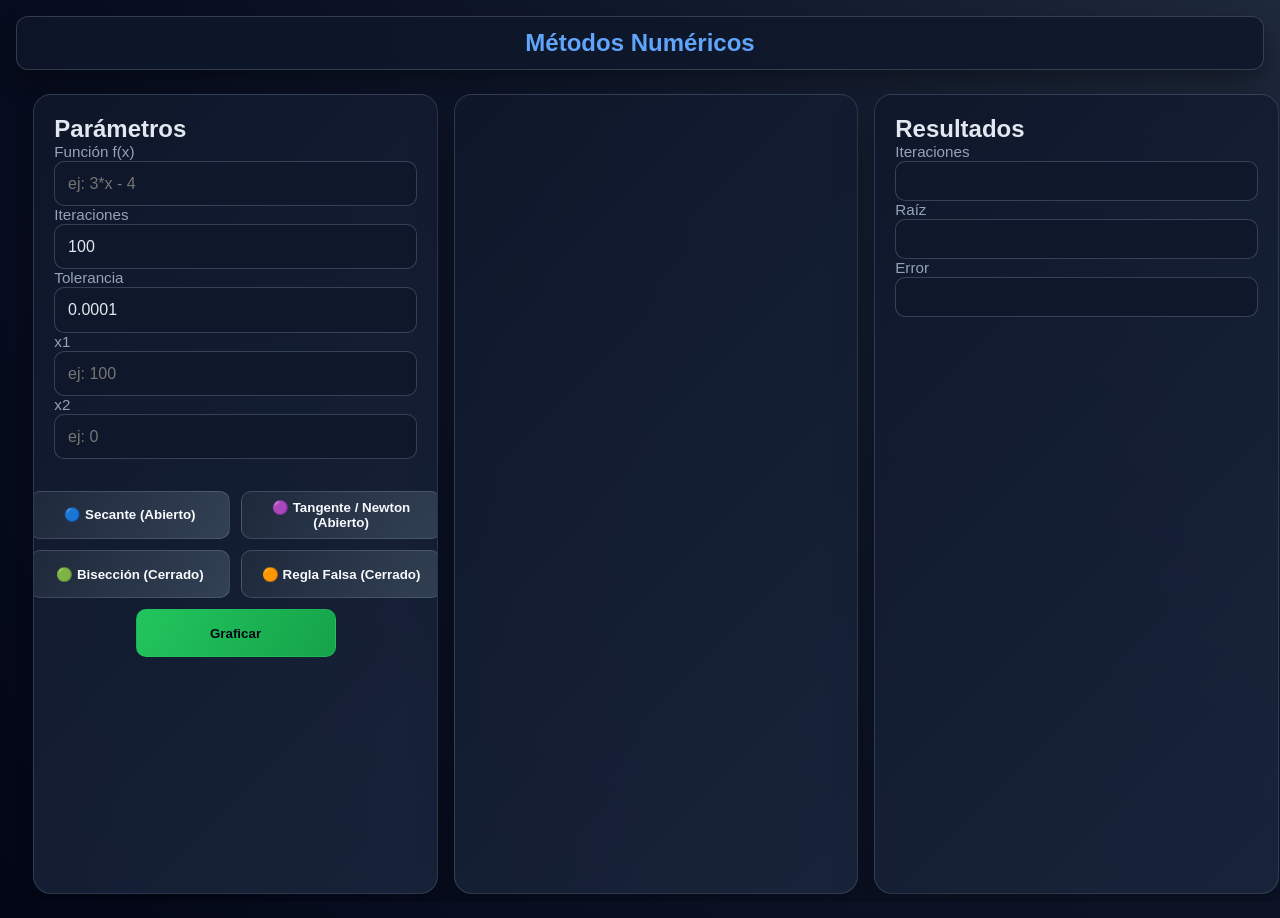
==== Metodo Numerico/frontend/index.html @ cd3d7e28 "Api" ====
<!DOCTYPE html>
<html lang="es">
    <head>
        <meta charset="UTF-8">
        <title>Métodos Numericos 2026</title>
        <link rel="stylesheet" href="styles/styles.css">
        <meta name="viewport" content="width=device-width,initial-scale=1">
        <meta charset="utf-8"/>
    </head>

<body>
    <nav>
        <ul>
            <li><a href="/metodos_abiertos"><h1>Métodos Numéricos</h1></a></li>
        </ul>
    </nav>
    <section class="pantalla_principal">
        <div class="card">

            <h2>Parámetros</h2>

            <label>Función f(x)</label>
            <input id="expr_str" placeholder="ej: 3*x - 4">

            <label>Iteraciones</label>
            <input id="iteraciones" type="number" value="100">

            <label>Tolerancia</label>
            <input id="tolerancia" value="0.0001">

            <label>x1</label>
            <input id="x1" placeholder="ej: 100">

            <label>x2</label>
            <input id="x2" placeholder="ej: 0">
             
           <div class="button-grid"> 
                      <div class="metodos-grid">
                        <button class="metodo-btn" onclick="seleccionarMetodo('secante')">
                            🔵 Secante (Abierto)
                        </button>
                        <button class="metodo-btn" onclick="seleccionarMetodo('tangente')">
                            🟣 Tangente / Newton (Abierto)
                        </button>
                        <button class="metodo-btn" onclick="seleccionarMetodo('biseccion')">
                            🟢 Bisección (Cerrado)
                        </button>
                        <button class="metodo-btn" onclick="seleccionarMetodo('regla_falsa')">
                            🟠 Regla Falsa (Cerrado)
                        </button>
                      </div>
                      <button id="graficar-btn" onclick="graficar_y_calcular()">Graficar</button>
            </div>
        </div>
        <div id="grafico"></div>
        <div class="resultados">
            <h2>Resultados</h2>
            <label>Iteraciones</label>
            <span id="result-iteraciones" class="result-value"></span>
            <label>Raíz</label>
            <span id="result-raiz" class="result-value"></span>
            <label>Error</label>
            <span id="result-error" class="result-value"></span>
        </div>
    </section>

    <script src="https://www.geogebra.org/apps/deployggb.js"></script>
    <script src="./js/main.js"></script>
</body>
</html>
---- Metodo Numerico/frontend/styles/styles.css ----
* {
    margin: 0;
    padding: 0;
    box-sizing: border-box;
}

:root {
    --bg: #0f172a;
    --surface: #111827;
    --surface-soft: #1e293b;
    --text: #e2e8f0;
    --muted: #94a3b8;
    --accent: #60a5fa;
    --accent-dark: #3b82f6;
    --success: #22c55e;
    --success-dark: #16a34a;
    --danger: #f87171;
}

body {
    min-height: 100vh;
    font-family: "Inter", "Segoe UI", Roboto, Arial, sans-serif;
    color: var(--text);
    background: radial-gradient(circle at top right, #1e293b 0%, #0f172a 45%, #020617 100%);
    padding: 1rem;
}

/* titulo fondo*/
nav {
    background: rgba(15, 23, 42, 0.84);
    border: 1px solid rgba(148, 163, 184, 0.28);
    border-radius: 12px;
    box-shadow: 0 12px 25px rgba(0, 0, 0, 0.35);
    padding: 12px 18px;
    margin-bottom: 1rem;
}

/* titulo centrado*/
nav ul {
    list-style: none;
    display: flex;
    justify-content: center;
    align-items: center;
    gap: 16px;
    flex-wrap: wrap;
}

/* titulo*/
nav a {
    color: var(--accent);
    text-decoration: none;
    font-weight: 600;
    transition: color 0.2s ease, transform 0.2s ease;
}

/* todo horizontal*/
.pantalla_principal {
    display: flex;
    flex-direction: row;
    flex-wrap: nowrap;
    gap: 1rem;
    width: 100vw;
    height: calc(100vh - 84px);
    margin: 0;
    align-items: stretch;
    justify-content: center;
    overflow-x: auto;
    overflow-y: hidden;
    padding: 0.5rem;
}

/* encerrar cada sector */
.card,
.resultados,
#grafico {
    background: linear-gradient(135deg, rgba(15, 23, 42, 0.95), rgba(27, 39, 62, 0.86));
    border: 1px solid rgba(148, 163, 184, 0.22);
    border-radius: 18px;
    padding: 1.25rem;
    box-shadow: 0 20px 40px rgba(0, 0, 0, 0.25);
    flex: 0 0 32%;
    min-height: auto;
    height: 100%;
    overflow: hidden;
    min-width: 300px;
}
/* para q el grafico ocupe todo */
#grafico {
    display: flex;
    justify-content: center;
    align-items: center;
    padding: 0.5rem;
}
/* para q el grafico ocupe todo */
#grafico iframe,
#grafico canvas {
    width: 100%;
    height: 100%;
    max-width: 100%;
    max-height: 100%;
}

/* labels mas claritos */
label {
    font-size: 0.95rem;
    color: var(--muted);
    margin-bottom: 0.25rem;
}
/* inputs lindos */
input,
select,
.result-value {
    width: 100%;
    padding: 0.75rem 0.8rem;
    border-radius: 10px;
    border: 1px solid rgba(148, 163, 184, 0.3);
    background: #0f172a;
    color: var(--text);
    outline: none;
    transition: border-color 0.2s ease, box-shadow 0.2s ease;
    display: block;
    font-size: 1rem;
    line-height: 1.2;
    min-height: 2.5rem;
    box-sizing: border-box;
}

/* botones al lado */
.button-grid {
    display: flex;
    flex-direction: column;
    gap: 0.7rem;
    align-items: center;
    margin-top: 2rem;
}

.metodos-grid {
    display: grid;
    grid-template-columns: repeat(2, 200px);
    gap: 0.7rem;
}

/* botones de metodos */
button,
.metodo-btn {
    border-radius: 10px;
    border: 1px solid rgba(148, 163, 184, 0.25);
    padding: 0.5rem;
    font-weight: 700;
    color: #f8fafc;
    background: linear-gradient(120deg, #1e293b 0%, #334155 100%);
    cursor: pointer;
    transition: transform 0.2s ease, box-shadow 0.2s ease, background 0.2s ease;
    width: 200px;
    box-sizing: border-box;
    min-height: 3rem;
    display: flex;
    align-items: center;
    justify-content: center;
}

/* al pararce en un boton se se ilumina */
button:hover,
.metodo-btn:hover {
    background: linear-gradient(120deg, #293949 0%, #475569 100%);
    transform: translateY(-1px);
    box-shadow: 0 8px 20px rgba(75, 85, 99, 0.4);
}

/* botonVerdeGraficar */
#graficar-btn { 
    background: linear-gradient(120deg, var(--success), var(--success-dark));
    border-color: rgba(34, 197, 94, 0.5);
    color: #020617;
    width: 200px;
}

@media (max-width: 980px) {
    .button-grid {
        align-items: stretch;
    }

    .metodos-grid {
        grid-template-columns: 1fr;
    }

    .metodo-btn,
    #graficar-btn {
        width: 100%;
    }
}

@media (max-width: 620px) {
    .card,
    .resultados,
    #grafico {
        padding: 1rem;
    }
}
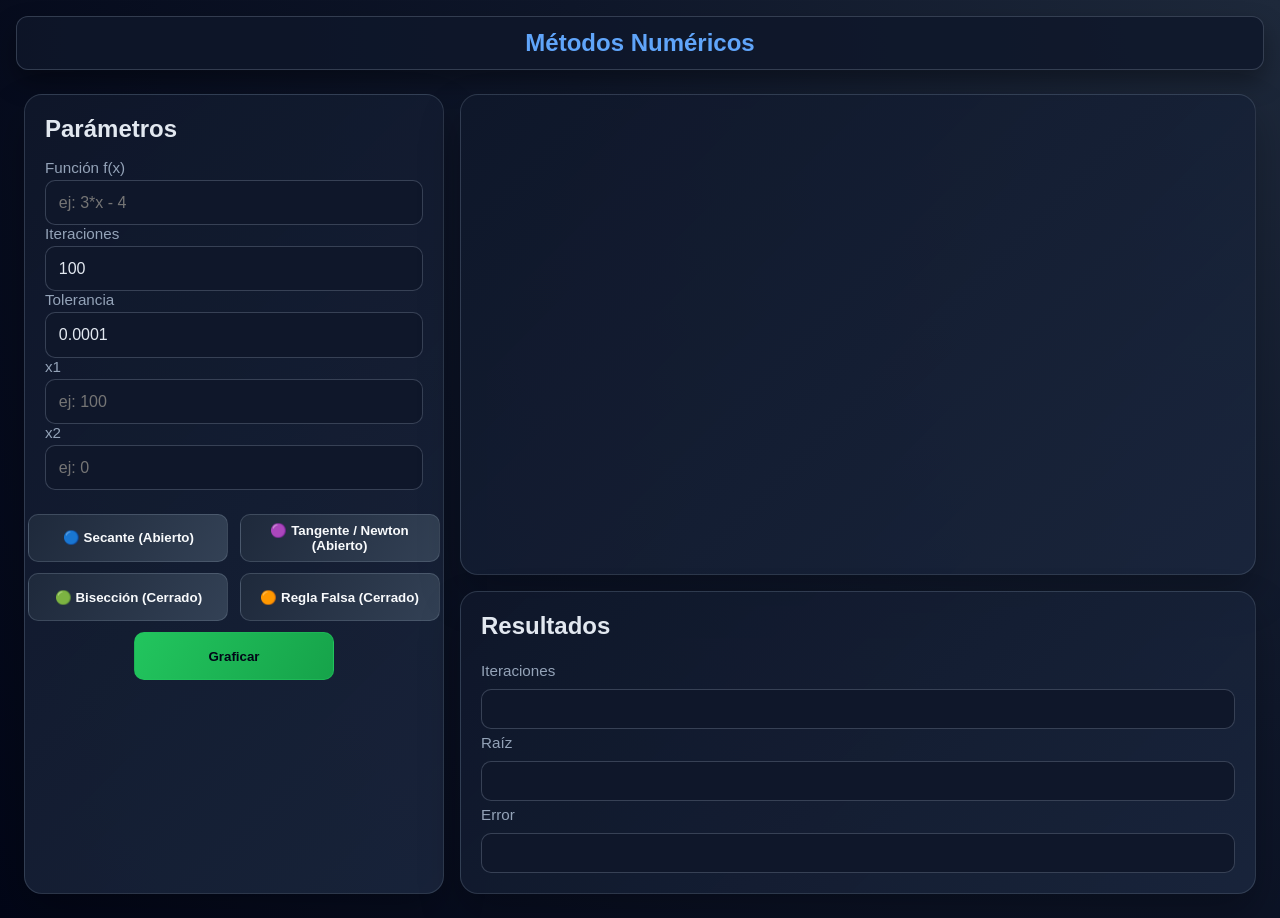
==== commit eb3a61ed: "modificacion del front para ver mas el grafico" ====
--- a/Metodo Numerico/frontend/index.html
+++ b/Metodo Numerico/frontend/index.html
@@ -36,35 +36,39 @@
              
            <div class="button-grid"> 
                       <div class="metodos-grid">
-                        <button class="metodo-btn" onclick="seleccionarMetodo('secante')">
+                        <button class="metodo-btn" onclick="seleccionarMetodo('secante', this)">
                             🔵 Secante (Abierto)
                         </button>
-                        <button class="metodo-btn" onclick="seleccionarMetodo('tangente')">
+                        <button class="metodo-btn" onclick="seleccionarMetodo('tangente', this)">
                             🟣 Tangente / Newton (Abierto)
                         </button>
-                        <button class="metodo-btn" onclick="seleccionarMetodo('biseccion')">
+                        <button class="metodo-btn" onclick="seleccionarMetodo('biseccion', this)">
                             🟢 Bisección (Cerrado)
                         </button>
-                        <button class="metodo-btn" onclick="seleccionarMetodo('regla_falsa')">
+                        <button class="metodo-btn" onclick="seleccionarMetodo('regla_falsa', this)">
                             🟠 Regla Falsa (Cerrado)
                         </button>
                       </div>
                       <button id="graficar-btn" onclick="graficar_y_calcular()">Graficar</button>
             </div>
         </div>
-        <div id="grafico"></div>
-        <div class="resultados">
-            <h2>Resultados</h2>
-            <label>Iteraciones</label>
-            <span id="result-iteraciones" class="result-value"></span>
-            <label>Raíz</label>
-            <span id="result-raiz" class="result-value"></span>
-            <label>Error</label>
-            <span id="result-error" class="result-value"></span>
+
+        <div class="panel-derecho">
+            <div id="grafico"></div>
+
+            <div class="resultados">
+                <h2>Resultados</h2>
+                <label>Iteraciones</label>
+                <span id="result-iteraciones" class="result-value"></span>
+                <label>Raíz</label>
+                <span id="result-raiz" class="result-value"></span>
+                <label>Error</label>
+                <span id="result-error" class="result-value"></span>
+            </div>
         </div>
     </section>
 
     <script src="https://www.geogebra.org/apps/deployggb.js"></script>
     <script src="./js/main.js"></script>
 </body>
-</html>+</html>
--- a/Metodo Numerico/frontend/styles/styles.css
+++ b/Metodo Numerico/frontend/styles/styles.css
@@ -55,45 +55,63 @@
 
 /* todo horizontal*/
 .pantalla_principal {
-    display: flex;
-    flex-direction: row;
-    flex-wrap: nowrap;
+    display: grid;
+    grid-template-columns: minmax(320px, 420px) minmax(0, 1fr);
     gap: 1rem;
-    width: 100vw;
-    height: calc(100vh - 84px);
-    margin: 0;
+    width: 100%;
+    min-height: calc(100vh - 84px);
+    margin: 0 auto;
     align-items: stretch;
-    justify-content: center;
-    overflow-x: auto;
-    overflow-y: hidden;
     padding: 0.5rem;
 }
 
 /* encerrar cada sector */
 .card,
-.resultados,
 #grafico {
     background: linear-gradient(135deg, rgba(15, 23, 42, 0.95), rgba(27, 39, 62, 0.86));
     border: 1px solid rgba(148, 163, 184, 0.22);
     border-radius: 18px;
     padding: 1.25rem;
     box-shadow: 0 20px 40px rgba(0, 0, 0, 0.25);
-    flex: 0 0 32%;
-    min-height: auto;
-    height: 100%;
     overflow: hidden;
-    min-width: 300px;
-}
+}
+
+.card {
+    display: flex;
+    flex-direction: column;
+}
+
+.panel-derecho {
+    display: grid;
+    grid-template-rows: minmax(420px, 1fr) auto;
+    gap: 1rem;
+    min-width: 0;
+}
+
+.resultados {
+    background: linear-gradient(135deg, rgba(15, 23, 42, 0.95), rgba(27, 39, 62, 0.86));
+    border: 1px solid rgba(148, 163, 184, 0.22);
+    border-radius: 18px;
+    padding: 1.25rem;
+    box-shadow: 0 20px 40px rgba(0, 0, 0, 0.25);
+    display: grid;
+    gap: 0.35rem;
+}
+
 /* para q el grafico ocupe todo */
 #grafico {
     display: flex;
     justify-content: center;
     align-items: center;
     padding: 0.5rem;
+    min-height: 420px;
 }
 /* para q el grafico ocupe todo */
 #grafico iframe,
-#grafico canvas {
+#grafico canvas,
+#grafico > div,
+#grafico .applet_scaler,
+#grafico .applet_scaler > div {
     width: 100%;
     height: 100%;
     max-width: 100%;
@@ -125,13 +143,18 @@
     box-sizing: border-box;
 }
 
+.card h2,
+.resultados h2 {
+    margin-bottom: 1rem;
+}
+
 /* botones al lado */
 .button-grid {
     display: flex;
     flex-direction: column;
     gap: 0.7rem;
     align-items: center;
-    margin-top: 2rem;
+    margin-top: 1.5rem;
 }
 
 .metodos-grid {
@@ -167,6 +190,13 @@
     box-shadow: 0 8px 20px rgba(75, 85, 99, 0.4);
 }
 
+.metodo-btn.selected {
+    background: linear-gradient(120deg, #0f172a 0%, #1e293b 100%);
+    border-color: rgba(96, 165, 250, 0.8);
+    box-shadow: 0 10px 25px rgba(56, 189, 248, 0.25);
+    transform: translateY(0);
+}
+
 /* botonVerdeGraficar */
 #graficar-btn { 
     background: linear-gradient(120deg, var(--success), var(--success-dark));
@@ -176,6 +206,14 @@
 }
 
 @media (max-width: 980px) {
+    .pantalla_principal {
+        grid-template-columns: 1fr;
+    }
+
+    .panel-derecho {
+        grid-template-rows: minmax(320px, 420px) auto;
+    }
+
     .button-grid {
         align-items: stretch;
     }
@@ -196,7 +234,9 @@
     #grafico {
         padding: 1rem;
     }
-}
-
-
-
+
+    #grafico {
+        min-height: 300px;
+    }
+}
+
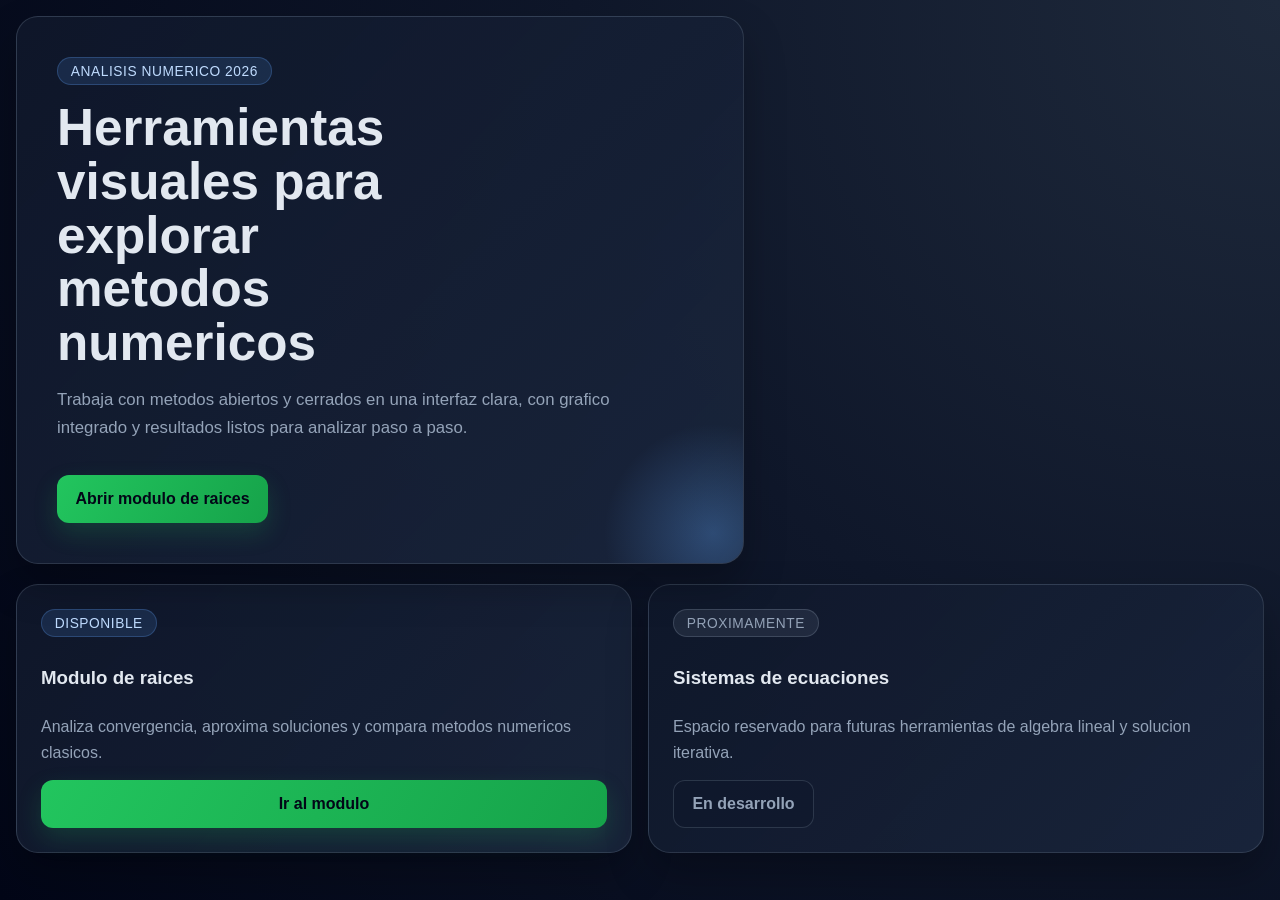
==== commit a137bbc6: "gauss-jordan" ====
--- a/Metodo Numerico/frontend/index.html
+++ b/Metodo Numerico/frontend/index.html
@@ -1,74 +1,42 @@
 <!DOCTYPE html>
 <html lang="es">
-    <head>
-        <meta charset="UTF-8">
-        <title>Métodos Numericos 2026</title>
-        <link rel="stylesheet" href="styles/styles.css">
-        <meta name="viewport" content="width=device-width,initial-scale=1">
-        <meta charset="utf-8"/>
-    </head>
+<head>
+    <meta charset="UTF-8">
+    <meta name="viewport" content="width=device-width, initial-scale=1.0">
+    <title>Analisis Numerico | Inicio</title>
+    <link rel="stylesheet" href="./styles/styles.css">
+</head>
+<body class="home-body">
 
-<body>
-    <nav>
-        <ul>
-            <li><a href="/metodos_abiertos"><h1>Métodos Numéricos</h1></a></li>
-        </ul>
-    </nav>
-    <section class="pantalla_principal">
-        <div class="card">
+    <main class="home-layout">
+        <section class="home-hero">
+            <p class="home-badge">Analisis Numerico 2026</p>
+            <h1>Herramientas visuales para explorar metodos numericos</h1>
+            <p class="home-description">
+                Trabaja con metodos abiertos y cerrados en una interfaz clara, con grafico integrado
+                y resultados listos para analizar paso a paso.
+            </p>
 
-            <h2>Parámetros</h2>
+            <div class="home-actions">
+                <a class="home-primary" href="./pages/raices.html">Abrir modulo de raices</a>
+            </div>
+        </section>
+    </main>
 
-            <label>Función f(x)</label>
-            <input id="expr_str" placeholder="ej: 3*x - 4">
+    <section class="home-modules" id="modulos">
+        <article class="module-card module-card-active">
+            <span class="module-state">Disponible</span>
+            <h3>Modulo de raices</h3>
+            <p>Analiza convergencia, aproxima soluciones y compara metodos numericos clasicos.</p>
+            <a href="./pages/raices.html">Ir al modulo</a>
+        </article>
 
-            <label>Iteraciones</label>
-            <input id="iteraciones" type="number" value="100">
-
-            <label>Tolerancia</label>
-            <input id="tolerancia" value="0.0001">
-
-            <label>x1</label>
-            <input id="x1" placeholder="ej: 100">
-
-            <label>x2</label>
-            <input id="x2" placeholder="ej: 0">
-             
-           <div class="button-grid"> 
-                      <div class="metodos-grid">
-                        <button class="metodo-btn" onclick="seleccionarMetodo('secante', this)">
-                            🔵 Secante (Abierto)
-                        </button>
-                        <button class="metodo-btn" onclick="seleccionarMetodo('tangente', this)">
-                            🟣 Tangente / Newton (Abierto)
-                        </button>
-                        <button class="metodo-btn" onclick="seleccionarMetodo('biseccion', this)">
-                            🟢 Bisección (Cerrado)
-                        </button>
-                        <button class="metodo-btn" onclick="seleccionarMetodo('regla_falsa', this)">
-                            🟠 Regla Falsa (Cerrado)
-                        </button>
-                      </div>
-                      <button id="graficar-btn" onclick="graficar_y_calcular()">Graficar</button>
-            </div>
-        </div>
-
-        <div class="panel-derecho">
-            <div id="grafico"></div>
-
-            <div class="resultados">
-                <h2>Resultados</h2>
-                <label>Iteraciones</label>
-                <span id="result-iteraciones" class="result-value"></span>
-                <label>Raíz</label>
-                <span id="result-raiz" class="result-value"></span>
-                <label>Error</label>
-                <span id="result-error" class="result-value"></span>
-            </div>
-        </div>
+        <article class="module-card">
+            <span class="module-state module-state-muted">Proximamente</span>
+            <h3>Sistemas de ecuaciones</h3>
+            <p>Espacio reservado para futuras herramientas de algebra lineal y solucion iterativa.</p>
+            <span class="module-disabled">En desarrollo</span>
+        </article>
     </section>
-
-    <script src="https://www.geogebra.org/apps/deployggb.js"></script>
-    <script src="./js/main.js"></script>
 </body>
 </html>
--- a/Metodo Numerico/frontend/styles/styles.css
+++ b/Metodo Numerico/frontend/styles/styles.css
@@ -240,3 +240,206 @@
     }
 }
 
+.home-body {
+    display: flex;
+    flex-direction: column;
+    gap: 1.25rem;
+    padding: 1rem;
+}
+
+.home-nav ul {
+    justify-content: space-between;
+}
+
+.disabled-link {
+    opacity: 0.55;
+    pointer-events: none;
+}
+
+.home-layout {
+    display: grid;
+    grid-template-columns: minmax(0, 1.3fr) minmax(320px, 0.9fr);
+    gap: 1rem;
+    align-items: stretch;
+}
+
+.home-hero,
+.home-panel-card,
+.module-card {
+    background: linear-gradient(135deg, rgba(15, 23, 42, 0.95), rgba(27, 39, 62, 0.86));
+    border: 1px solid rgba(148, 163, 184, 0.22);
+    border-radius: 22px;
+    box-shadow: 0 20px 40px rgba(0, 0, 0, 0.25);
+}
+
+.home-hero {
+    padding: 2.5rem;
+    position: relative;
+    overflow: hidden;
+}
+
+.home-hero::before {
+    content: "";
+    position: absolute;
+    inset: auto -80px -80px auto;
+    width: 220px;
+    height: 220px;
+    border-radius: 50%;
+    background: radial-gradient(circle, rgba(96, 165, 250, 0.3) 0%, rgba(96, 165, 250, 0) 70%);
+}
+
+.home-badge,
+.panel-label,
+.module-state,
+.module-state-muted {
+    display: inline-flex;
+    align-items: center;
+    width: fit-content;
+    border-radius: 999px;
+    padding: 0.35rem 0.8rem;
+    font-size: 0.86rem;
+    letter-spacing: 0.04em;
+    text-transform: uppercase;
+}
+
+.home-badge,
+.module-state {
+    background: rgba(96, 165, 250, 0.14);
+    border: 1px solid rgba(96, 165, 250, 0.25);
+    color: #bfdbfe;
+}
+
+.panel-label,
+.module-state-muted {
+    background: rgba(148, 163, 184, 0.12);
+    border: 1px solid rgba(148, 163, 184, 0.25);
+    color: var(--muted);
+}
+
+.home-hero h1 {
+    font-size: clamp(2.4rem, 4vw, 4.6rem);
+    line-height: 1.05;
+    margin: 1rem 0;
+    max-width: 12ch;
+}
+
+.home-description {
+    color: var(--muted);
+    font-size: 1.05rem;
+    line-height: 1.7;
+    max-width: 60ch;
+}
+
+.home-actions {
+    display: flex;
+    flex-wrap: wrap;
+    gap: 0.85rem;
+    margin-top: 2rem;
+}
+
+.home-actions a,
+.panel-link,
+.module-card a,
+.module-disabled {
+    min-height: 3rem;
+    padding: 0.85rem 1.15rem;
+    border-radius: 12px;
+    text-decoration: none;
+    font-weight: 700;
+    display: inline-flex;
+    align-items: center;
+    justify-content: center;
+}
+
+.home-primary,
+.panel-link,
+.module-card-active a {
+    color: #020617;
+    background: linear-gradient(120deg, var(--success), var(--success-dark));
+    box-shadow: 0 10px 24px rgba(34, 197, 94, 0.18);
+}
+
+.home-secondary {
+    color: var(--text);
+    border: 1px solid rgba(148, 163, 184, 0.28);
+    background: rgba(15, 23, 42, 0.55);
+}
+
+.home-panel {
+    display: flex;
+}
+
+.home-panel-card {
+    padding: 1.8rem;
+    display: flex;
+    flex-direction: column;
+    justify-content: space-between;
+    width: 100%;
+}
+
+.home-panel-card h2,
+.module-card h3 {
+    margin: 1rem 0 0.7rem;
+}
+
+.home-panel-card p,
+.module-card p {
+    color: var(--muted);
+    line-height: 1.65;
+}
+
+.home-modules {
+    display: grid;
+    grid-template-columns: repeat(2, minmax(0, 1fr));
+    gap: 1rem;
+}
+
+.module-card {
+    padding: 1.5rem;
+    display: flex;
+    flex-direction: column;
+    gap: 0.85rem;
+}
+
+.module-disabled {
+    color: var(--muted);
+    border: 1px solid rgba(148, 163, 184, 0.22);
+    background: rgba(15, 23, 42, 0.5);
+    width: fit-content;
+}
+
+@media (max-width: 980px) {
+    .home-layout,
+    .home-modules {
+        grid-template-columns: 1fr;
+    }
+
+    .home-nav ul {
+        justify-content: center;
+    }
+
+    .home-hero {
+        padding: 1.5rem;
+    }
+}
+
+@media (max-width: 620px) {
+    .home-body {
+        padding: 0.8rem;
+    }
+
+    .home-hero h1 {
+        font-size: 2.2rem;
+    }
+
+    .home-actions {
+        flex-direction: column;
+    }
+
+    .home-actions a,
+    .panel-link,
+    .module-card a,
+    .module-disabled {
+        width: 100%;
+    }
+}
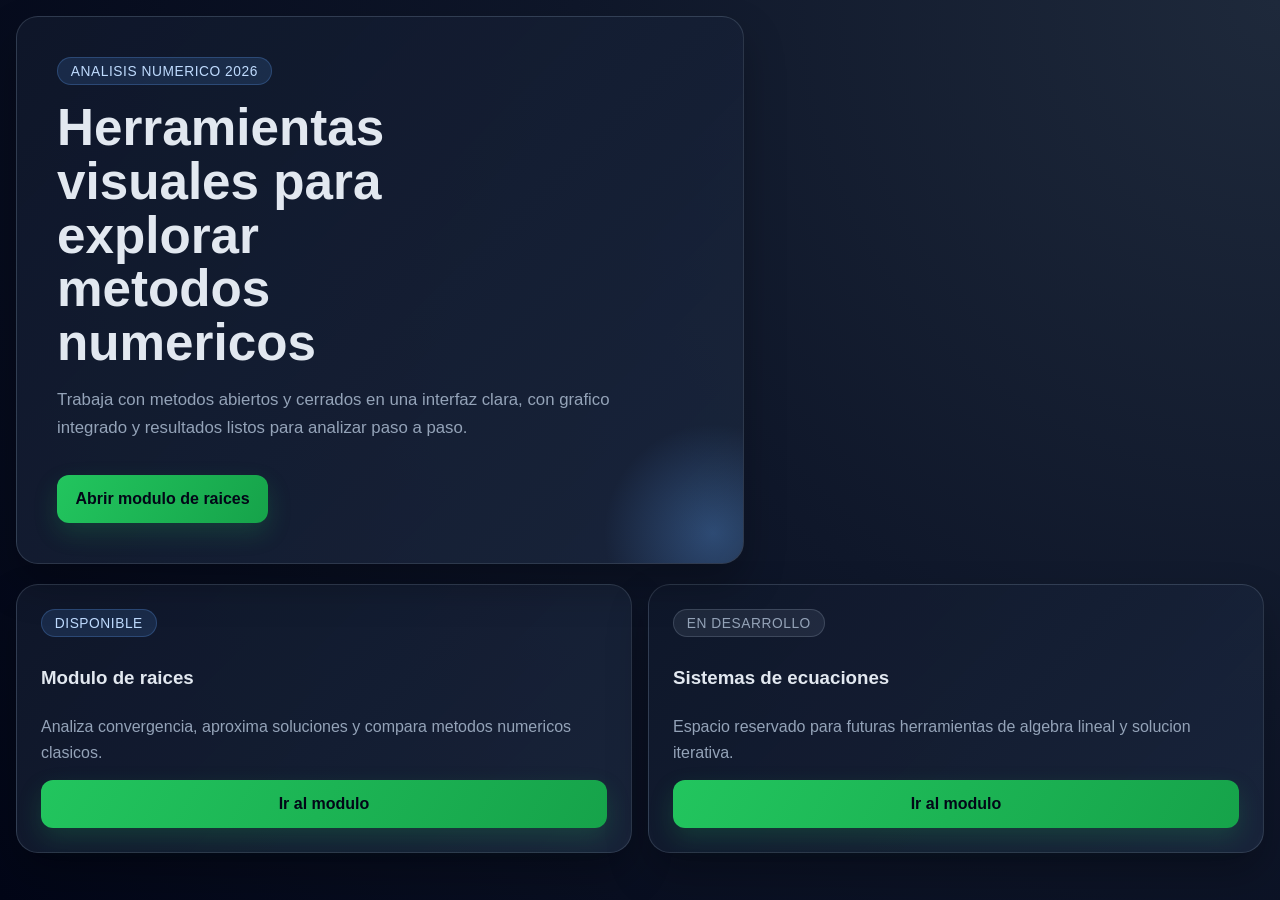
==== commit 5ddfb7f1: "front unidad 2" ====
--- a/Metodo Numerico/frontend/index.html
+++ b/Metodo Numerico/frontend/index.html
@@ -31,11 +31,11 @@
             <a href="./pages/raices.html">Ir al modulo</a>
         </article>
 
-        <article class="module-card">
-            <span class="module-state module-state-muted">Proximamente</span>
+        <article class="module-card module-card-active">
+            <span class="module-state module-state-muted">En desarrollo</span>
             <h3>Sistemas de ecuaciones</h3>
             <p>Espacio reservado para futuras herramientas de algebra lineal y solucion iterativa.</p>
-            <span class="module-disabled">En desarrollo</span>
+            <a href="./pages/sistEcuacion.html">Ir al modulo</a>
         </article>
     </section>
 </body>
--- a/Metodo Numerico/frontend/styles/styles.css
+++ b/Metodo Numerico/frontend/styles/styles.css
@@ -56,12 +56,14 @@
 /* todo horizontal*/
 .pantalla_principal {
     display: grid;
-    grid-template-columns: minmax(320px, 420px) minmax(0, 1fr);
+    grid-template-columns: minmax(320px, 420px) minmax(320px, 420px);
     gap: 1rem;
     width: 100%;
+    max-width: 920px;
     min-height: calc(100vh - 84px);
     margin: 0 auto;
-    align-items: stretch;
+    align-items: center;
+    justify-content: center;
     padding: 0.5rem;
 }
 
@@ -79,6 +81,7 @@
 .card {
     display: flex;
     flex-direction: column;
+    width: min(420px, 100%);
 }
 
 .panel-derecho {
@@ -88,15 +91,6 @@
     min-width: 0;
 }
 
-.resultados {
-    background: linear-gradient(135deg, rgba(15, 23, 42, 0.95), rgba(27, 39, 62, 0.86));
-    border: 1px solid rgba(148, 163, 184, 0.22);
-    border-radius: 18px;
-    padding: 1.25rem;
-    box-shadow: 0 20px 40px rgba(0, 0, 0, 0.25);
-    display: grid;
-    gap: 0.35rem;
-}
 
 /* para q el grafico ocupe todo */
 #grafico {
@@ -147,7 +141,6 @@
 .resultados h2 {
     margin-bottom: 1rem;
 }
-
 /* botones al lado */
 .button-grid {
     display: flex;
@@ -162,6 +155,7 @@
     grid-template-columns: repeat(2, 200px);
     gap: 0.7rem;
 }
+
 
 /* botones de metodos */
 button,
@@ -443,3 +437,88 @@
         width: 100%;
     }
 }
+
+      /*inputs despues del =*/
+        .matrix-table,
+        .ti-table {
+            width: 100%;
+            border-collapse: collapse;
+        }
+        /*espaciado entre inputs*/
+        .matrix-table td,
+        .ti-table td {
+            padding: 0.25rem;
+            border: none;
+            background: transparent;
+        }
+        .matrix-table input,
+        .ti-table input {
+            width: 100%;
+            min-width: 0;
+            padding: 1rem 1.1rem;
+            border: 1px solid rgba(148, 163, 184, 0.2);
+            border-radius: 16px;
+            background: rgba(15, 23, 42, 0.95);
+            color: var(--text);
+            box-shadow: inset 0 0 0 1px rgba(148, 163, 184, 0.08);
+        }
+        .matrix-table input:focus,
+        .ti-table input:focus {
+            outline: none;
+            box-shadow: 0 0 0 2px rgba(96, 165, 250, 0.16);
+        }
+   /* = */
+        .equals-sign {
+        display: flex;
+        align-items: center;
+        justify-content: center;
+        font-size: 1.4rem;
+        color: var(--accent);
+        font-weight: 700;
+        }
+        /* fila de botones debajo de los inputs en result*/
+        .toggle-row {
+            display: flex;
+            gap: 0.75rem;
+            justify-content: space-between;
+        }
+            /* para que los botones de la fila de toggle se ajusten al espacio disponible */           
+        .toggle-row button {
+            width: auto;
+            flex: 1;
+            height: 30px;        
+        }
+      /* resultado */
+        .result-card {
+            background: linear-gradient(180deg, rgba(15, 23, 42, 0.96), rgba(15, 23, 42, 0.9));
+            border: 1px solid rgba(96, 165, 250, 0.12);
+            border-radius: 18px;
+            padding: 1rem;
+            display: grid;
+            gap: 1rem;
+            width: min(400px, 100%);
+        }
+/*input en una misma fila*/
+.form-grid {
+    display: grid;
+    grid-template-columns: repeat(3, minmax(0, 1fr));
+    gap: 1rem;
+    align-items: end;
+}
+/*input en una misma fila*/
+.form-grid > div {
+    display: flex;
+    flex-direction: column;
+    gap: 0.5rem;
+}
+/*input en una misma fila*/
+.optimize-row {
+    margin-top: 0.75rem;
+    display: flex;
+    justify-content: flex-start;
+}
+/*boton optimizar*/
+.optimize-row .metodo-btn {
+    width: auto;
+    min-width: 50px;
+}
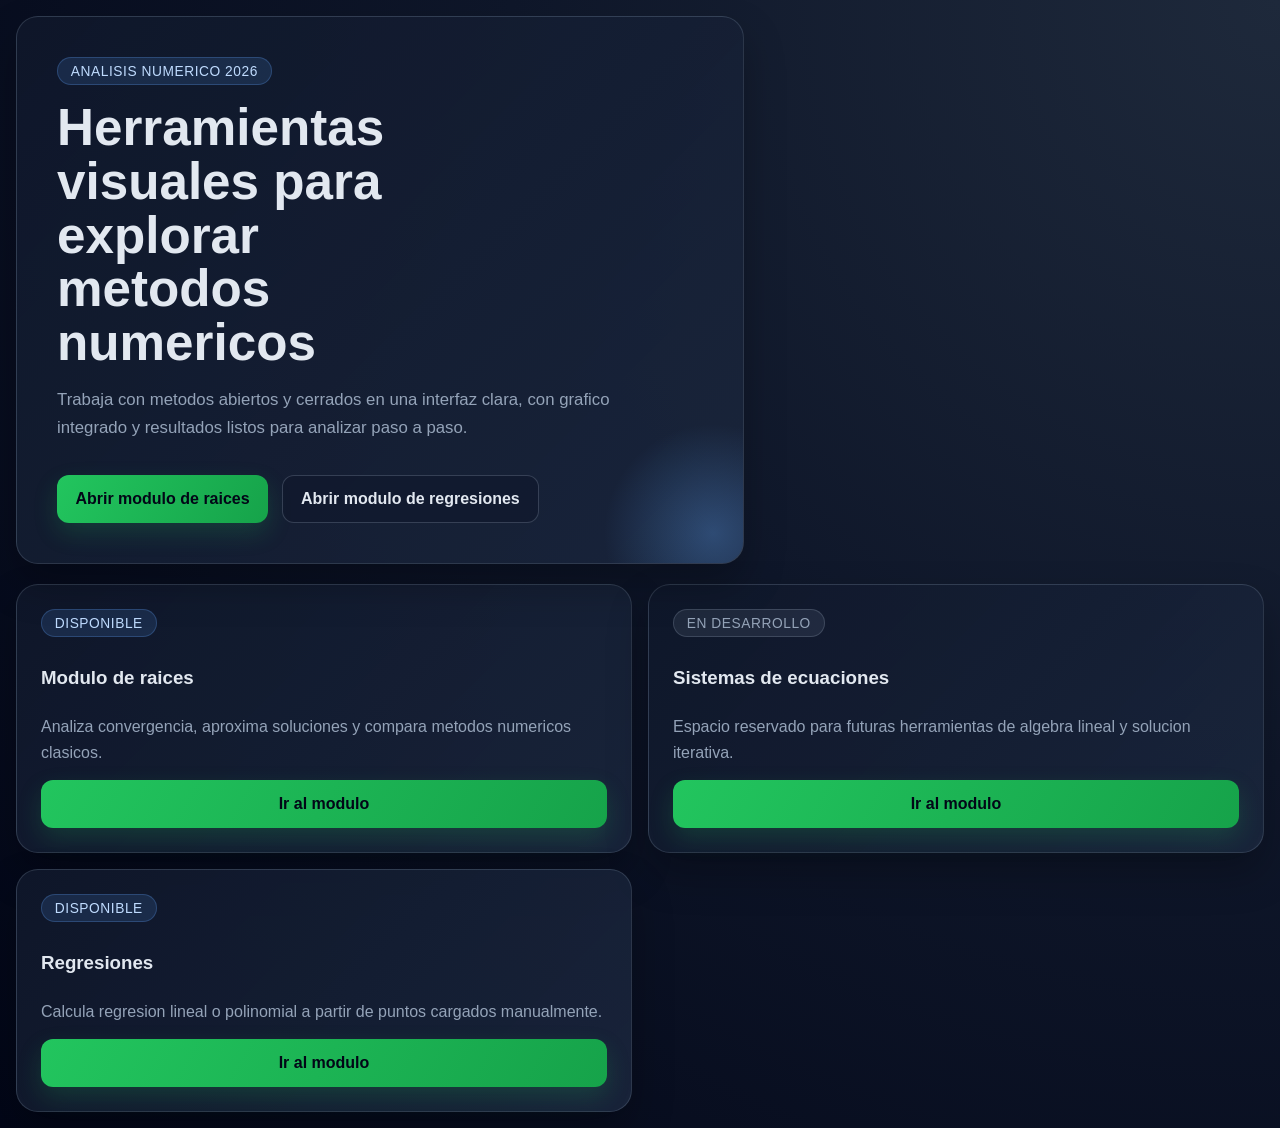
==== commit 8272eb30: "graficos y pruebas en web" ====
--- a/Metodo Numerico/frontend/index.html
+++ b/Metodo Numerico/frontend/index.html
@@ -19,6 +19,7 @@
 
             <div class="home-actions">
                 <a class="home-primary" href="./pages/raices.html">Abrir modulo de raices</a>
+                <a class="home-secondary" href="./pages/regresiones.html">Abrir modulo de regresiones</a>
             </div>
         </section>
     </main>
@@ -37,6 +38,13 @@
             <p>Espacio reservado para futuras herramientas de algebra lineal y solucion iterativa.</p>
             <a href="./pages/sistEcuacion.html">Ir al modulo</a>
         </article>
+
+        <article class="module-card module-card-active">
+            <span class="module-state">Disponible</span>
+            <h3>Regresiones</h3>
+            <p>Calcula regresion lineal o polinomial a partir de puntos cargados manualmente.</p>
+            <a href="./pages/regresiones.html">Ir al modulo</a>
+        </article>
     </section>
 </body>
 </html>
--- a/Metodo Numerico/frontend/styles/styles.css
+++ b/Metodo Numerico/frontend/styles/styles.css
@@ -69,7 +69,8 @@
 
 /* encerrar cada sector */
 .card,
-#grafico {
+#grafico,
+#grafico-regresion {
     background: linear-gradient(135deg, rgba(15, 23, 42, 0.95), rgba(27, 39, 62, 0.86));
     border: 1px solid rgba(148, 163, 184, 0.22);
     border-radius: 18px;
@@ -93,7 +94,8 @@
 
 
 /* para q el grafico ocupe todo */
-#grafico {
+#grafico,
+#grafico-regresion {
     display: flex;
     justify-content: center;
     align-items: center;
@@ -105,7 +107,12 @@
 #grafico canvas,
 #grafico > div,
 #grafico .applet_scaler,
-#grafico .applet_scaler > div {
+#grafico .applet_scaler > div,
+#grafico-regresion iframe,
+#grafico-regresion canvas,
+#grafico-regresion > div,
+#grafico-regresion .applet_scaler,
+#grafico-regresion .applet_scaler > div {
     width: 100%;
     height: 100%;
     max-width: 100%;
@@ -199,6 +206,13 @@
     width: 200px;
 }
 
+#calcular-regresion-btn {
+    background: linear-gradient(120deg, var(--success), var(--success-dark));
+    border-color: rgba(34, 197, 94, 0.5);
+    color: #020617;
+    width: 200px;
+}
+
 @media (max-width: 980px) {
     .pantalla_principal {
         grid-template-columns: 1fr;
@@ -217,7 +231,8 @@
     }
 
     .metodo-btn,
-    #graficar-btn {
+    #graficar-btn,
+    #calcular-regresion-btn {
         width: 100%;
     }
 }
@@ -225,11 +240,13 @@
 @media (max-width: 620px) {
     .card,
     .resultados,
-    #grafico {
+    #grafico,
+    #grafico-regresion {
         padding: 1rem;
     }
 
-    #grafico {
+    #grafico,
+    #grafico-regresion {
         min-height: 300px;
     }
 }
@@ -498,6 +515,23 @@
             gap: 1rem;
             width: min(400px, 100%);
         }
+
+        .result-status {
+            font-size: 1rem;
+            font-weight: 700;
+        }
+
+        .result-status.status-ok {
+            color: #22c55e;
+        }
+
+        .result-status.status-error {
+            color: #f87171;
+        }
+
+        .is-hidden {
+            display: none !important;
+        }
 /*input en una misma fila*/
 .form-grid {
     display: grid;
@@ -522,3 +556,81 @@
     width: auto;
     min-width: 50px;
 }
+
+.regresion-layout {
+    grid-template-columns: minmax(360px, 520px) minmax(420px, 620px);
+    max-width: 1240px;
+}
+
+.regresion-card {
+    width: min(560px, 100%);
+}
+
+.regresion-form-grid {
+    grid-template-columns: repeat(3, minmax(0, 1fr));
+}
+
+.points-panel {
+    margin-top: 0.75rem;
+    overflow-x: auto;
+}
+
+.points-table {
+    width: 100%;
+    border-collapse: collapse;
+}
+
+.points-table th {
+    color: var(--accent);
+    font-size: 0.95rem;
+    padding: 0 0.35rem 0.4rem;
+    text-align: left;
+}
+
+.points-table td {
+    padding: 0.25rem;
+}
+
+.points-table input {
+    min-width: 120px;
+    text-align: center;
+}
+
+.regresion-metodos-grid {
+    grid-template-columns: repeat(2, minmax(0, 200px));
+}
+
+.regresion-result-card .result-card {
+    width: 100%;
+}
+
+.regresion-panel-derecho {
+    grid-template-rows: minmax(360px, 1fr) auto;
+}
+
+.result-row {
+    display: grid;
+    gap: 0.35rem;
+}
+
+.result-value-large {
+    min-height: 2.8rem;
+    width: 100%;
+    padding: 0.75rem 0.8rem;
+    border-radius: 10px;
+    border: 1px solid rgba(148, 163, 184, 0.3);
+    background: #0f172a;
+    color: var(--text);
+    overflow-wrap: anywhere;
+}
+
+@media (max-width: 980px) {
+    .regresion-layout,
+    .regresion-form-grid {
+        grid-template-columns: 1fr;
+    }
+
+    .regresion-metodos-grid {
+        grid-template-columns: 1fr;
+    }
+}
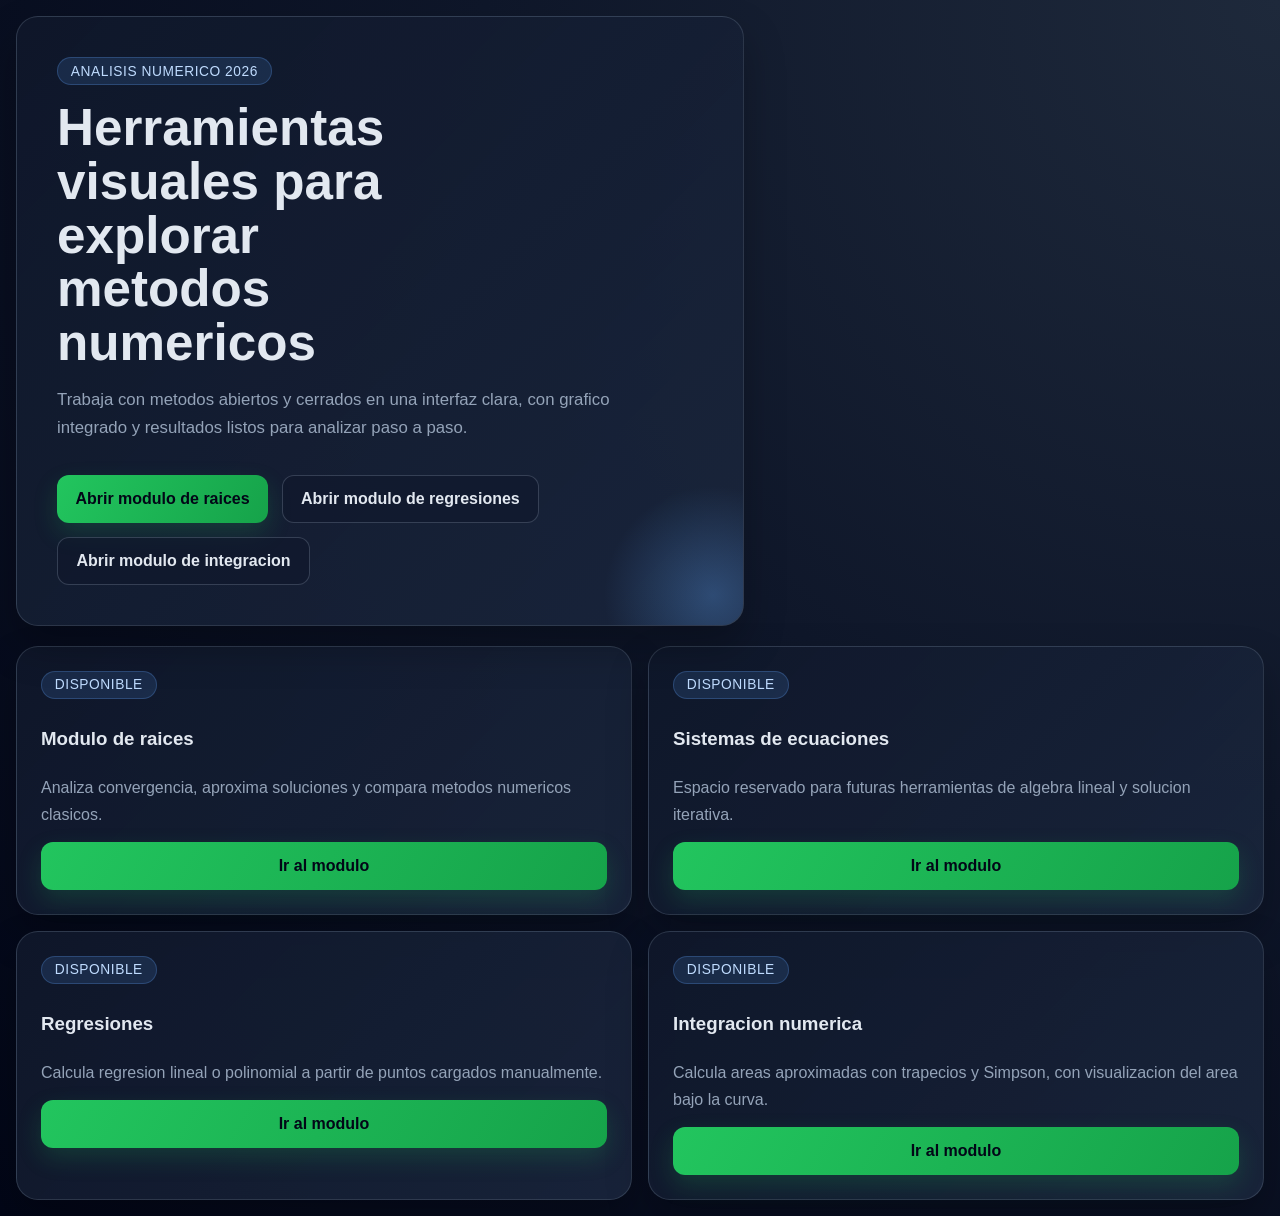
==== commit b53a451a: "integracion_numerica" ====
--- a/Metodo Numerico/frontend/index.html
+++ b/Metodo Numerico/frontend/index.html
@@ -20,6 +20,7 @@
             <div class="home-actions">
                 <a class="home-primary" href="./pages/raices.html">Abrir modulo de raices</a>
                 <a class="home-secondary" href="./pages/regresiones.html">Abrir modulo de regresiones</a>
+                <a class="home-secondary" href="./pages/integracion.html">Abrir modulo de integracion</a>
             </div>
         </section>
     </main>
@@ -33,7 +34,7 @@
         </article>
 
         <article class="module-card module-card-active">
-            <span class="module-state module-state-muted">En desarrollo</span>
+            <span class="module-state">Disponible</span>
             <h3>Sistemas de ecuaciones</h3>
             <p>Espacio reservado para futuras herramientas de algebra lineal y solucion iterativa.</p>
             <a href="./pages/sistEcuacion.html">Ir al modulo</a>
@@ -45,6 +46,13 @@
             <p>Calcula regresion lineal o polinomial a partir de puntos cargados manualmente.</p>
             <a href="./pages/regresiones.html">Ir al modulo</a>
         </article>
+
+        <article class="module-card module-card-active">
+            <span class="module-state">Disponible</span>
+            <h3>Integracion numerica</h3>
+            <p>Calcula areas aproximadas con trapecios y Simpson, con visualizacion del area bajo la curva.</p>
+            <a href="./pages/integracion.html">Ir al modulo</a>
+        </article>
     </section>
 </body>
 </html>
--- a/Metodo Numerico/frontend/styles/styles.css
+++ b/Metodo Numerico/frontend/styles/styles.css
@@ -70,7 +70,8 @@
 /* encerrar cada sector */
 .card,
 #grafico,
-#grafico-regresion {
+#grafico-regresion,
+#grafico-integracion {
     background: linear-gradient(135deg, rgba(15, 23, 42, 0.95), rgba(27, 39, 62, 0.86));
     border: 1px solid rgba(148, 163, 184, 0.22);
     border-radius: 18px;
@@ -95,7 +96,8 @@
 
 /* para q el grafico ocupe todo */
 #grafico,
-#grafico-regresion {
+#grafico-regresion,
+#grafico-integracion {
     display: flex;
     justify-content: center;
     align-items: center;
@@ -112,7 +114,12 @@
 #grafico-regresion canvas,
 #grafico-regresion > div,
 #grafico-regresion .applet_scaler,
-#grafico-regresion .applet_scaler > div {
+#grafico-regresion .applet_scaler > div,
+#grafico-integracion iframe,
+#grafico-integracion canvas,
+#grafico-integracion > div,
+#grafico-integracion .applet_scaler,
+#grafico-integracion .applet_scaler > div {
     width: 100%;
     height: 100%;
     max-width: 100%;
@@ -213,6 +220,13 @@
     width: 200px;
 }
 
+#calcular-integracion-btn {
+    background: linear-gradient(120deg, var(--success), var(--success-dark));
+    border-color: rgba(34, 197, 94, 0.5);
+    color: #020617;
+    width: 200px;
+}
+
 @media (max-width: 980px) {
     .pantalla_principal {
         grid-template-columns: 1fr;
@@ -232,7 +246,8 @@
 
     .metodo-btn,
     #graficar-btn,
-    #calcular-regresion-btn {
+    #calcular-regresion-btn,
+    #calcular-integracion-btn {
         width: 100%;
     }
 }
@@ -241,12 +256,14 @@
     .card,
     .resultados,
     #grafico,
-    #grafico-regresion {
+    #grafico-regresion,
+    #grafico-integracion {
         padding: 1rem;
     }
 
     #grafico,
-    #grafico-regresion {
+    #grafico-regresion,
+    #grafico-integracion {
         min-height: 300px;
     }
 }
@@ -634,3 +651,64 @@
         grid-template-columns: 1fr;
     }
 }
+
+.integracion-layout {
+    display: grid;
+    gap: 1rem;
+    width: 100%;
+    max-width: 1040px;
+    margin: 0 auto;
+    padding: 0.5rem;
+}
+
+.integracion-grid {
+    display: grid;
+    grid-template-columns: repeat(2, minmax(320px, 1fr));
+    gap: 1rem;
+    align-items: stretch;
+}
+
+.integracion-card {
+    width: 100%;
+    min-height: 260px;
+}
+
+.integracion-row {
+    display: grid;
+    grid-template-columns: minmax(78px, auto) 1fr;
+    gap: 0.75rem;
+    align-items: center;
+    margin-bottom: 0.9rem;
+}
+
+.integracion-row label {
+    margin-bottom: 0;
+    font-weight: 700;
+}
+
+.integracion-limits {
+    grid-template-columns: repeat(2, minmax(0, 1fr));
+}
+
+.integracion-limits > div {
+    display: grid;
+    grid-template-columns: 44px 1fr;
+    gap: 0.65rem;
+    align-items: center;
+}
+
+#grafico-integracion {
+    min-height: 440px;
+}
+
+@media (max-width: 820px) {
+    .integracion-grid,
+    .integracion-row,
+    .integracion-limits {
+        grid-template-columns: 1fr;
+    }
+
+    .integracion-limits > div {
+        grid-template-columns: 1fr;
+    }
+}
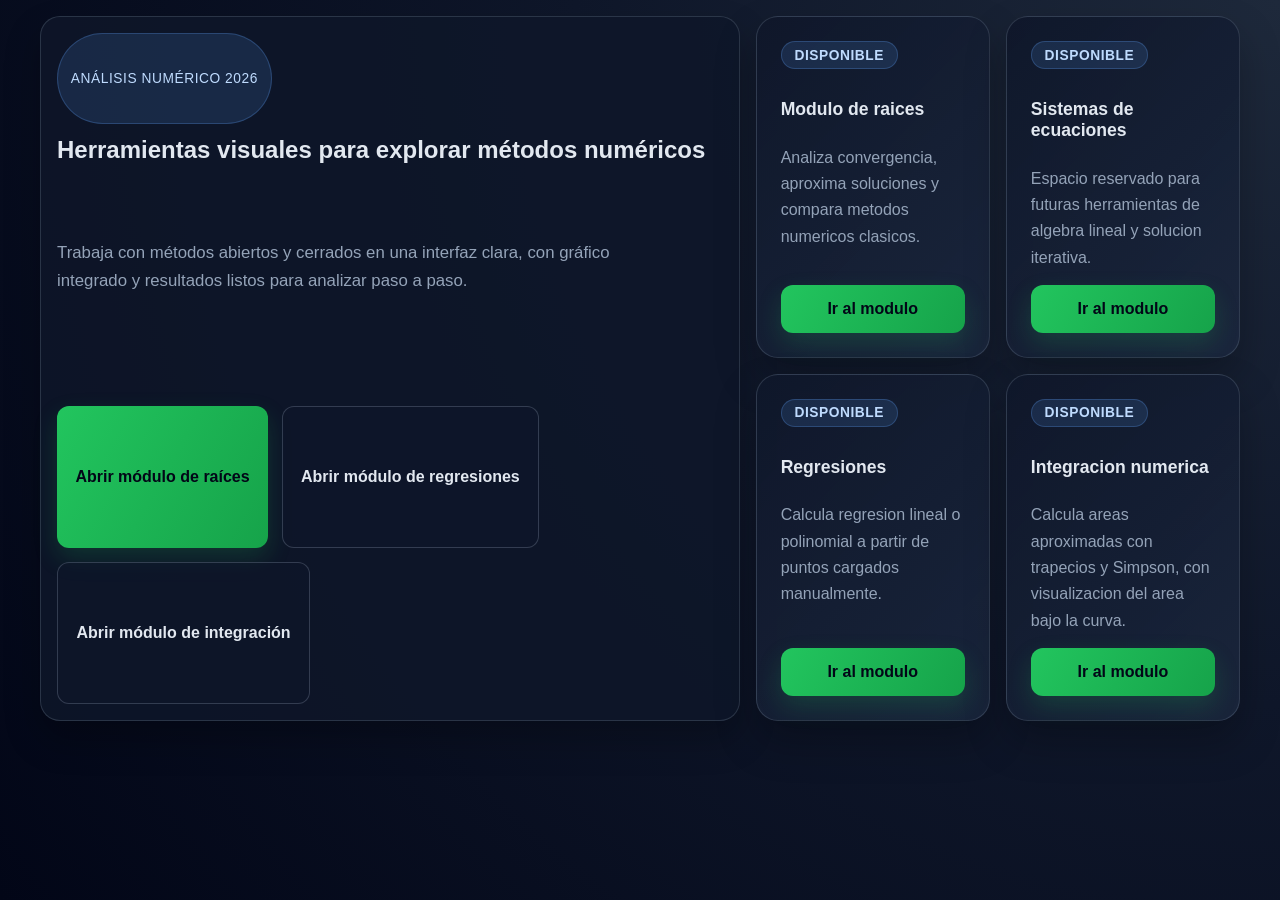
==== commit 8a323c0d: "final" ====
--- a/Metodo Numerico/frontend/index.html
+++ b/Metodo Numerico/frontend/index.html
@@ -9,23 +9,24 @@
 <body class="home-body">
 
     <main class="home-layout">
-        <section class="home-hero">
-            <p class="home-badge">Analisis Numerico 2026</p>
-            <h1>Herramientas visuales para explorar metodos numericos</h1>
-            <p class="home-description">
-                Trabaja con metodos abiertos y cerrados en una interfaz clara, con grafico integrado
-                y resultados listos para analizar paso a paso.
-            </p>
+        <section class="home-header">
+            <div class="home-title-card">
+                <p class="home-badge">Análisis Numérico 2026</p>
+                <h1>Herramientas visuales para explorar métodos numéricos</h1>
+                <p class="home-description">
+                    Trabaja con métodos abiertos y cerrados en una interfaz clara, con gráfico integrado
+                    y resultados listos para analizar paso a paso.
+                </p>
+            </div>
 
             <div class="home-actions">
-                <a class="home-primary" href="./pages/raices.html">Abrir modulo de raices</a>
-                <a class="home-secondary" href="./pages/regresiones.html">Abrir modulo de regresiones</a>
-                <a class="home-secondary" href="./pages/integracion.html">Abrir modulo de integracion</a>
+                <a class="home-primary" href="./pages/raices.html">Abrir módulo de raíces</a>
+                <a class="home-secondary" href="./pages/regresiones.html">Abrir módulo de regresiones</a>
+                <a class="home-secondary" href="./pages/integracion.html">Abrir módulo de integración</a>
             </div>
         </section>
-    </main>
 
-    <section class="home-modules" id="modulos">
+        <section class="home-modules" id="modulos">
         <article class="module-card module-card-active">
             <span class="module-state">Disponible</span>
             <h3>Modulo de raices</h3>
@@ -54,5 +55,6 @@
             <a href="./pages/integracion.html">Ir al modulo</a>
         </article>
     </section>
+    </main>
 </body>
 </html>
--- a/Metodo Numerico/frontend/styles/styles.css
+++ b/Metodo Numerico/frontend/styles/styles.css
@@ -22,7 +22,85 @@
     font-family: "Inter", "Segoe UI", Roboto, Arial, sans-serif;
     color: var(--text);
     background: radial-gradient(circle at top right, #1e293b 0%, #0f172a 45%, #020617 100%);
+    padding: 0.5rem;
+    overflow-x: hidden;
+    overflow-y: auto;
+    display: flex;
+    flex-direction: column;
+}
+
+.home-layout {
+    width: 100%;
+    max-width: 1200px;
+    margin: 0 auto;
+    display: flex;
+    flex-direction: column;
+    gap: 1.5rem;
+}
+
+.home-header {
+    display: grid;
+    gap: 1rem;
     padding: 1rem;
+    background: rgba(15, 23, 42, 0.85);
+    border: 1px solid rgba(148, 163, 184, 0.22);
+    border-radius: 20px;
+    box-shadow: 0 18px 35px rgba(0, 0, 0, 0.25);
+}
+
+.home-title-card {
+    display: grid;
+    gap: 0.75rem;
+}
+
+.home-modules {
+    display: grid;
+    grid-template-columns: repeat(auto-fit, minmax(240px, 1fr));
+    gap: 1rem;
+    width: 100%;
+}
+
+.module-card {
+    background: linear-gradient(135deg, rgba(15, 23, 42, 0.95), rgba(27, 39, 62, 0.86));
+    border: 1px solid rgba(148, 163, 184, 0.22);
+    border-radius: 18px;
+    padding: 1.2rem;
+    box-shadow: 0 18px 35px rgba(0, 0, 0, 0.25);
+    display: flex;
+    flex-direction: column;
+    gap: 0.8rem;
+}
+
+.module-state {
+    align-self: flex-start;
+    padding: 0.25rem 0.65rem;
+    border-radius: 999px;
+    background: rgba(34, 197, 94, 0.12);
+    color: var(--success);
+    font-size: 0.8rem;
+    font-weight: 700;
+}
+
+.module-card h3 {
+    margin: 0;
+    font-size: 1.1rem;
+}
+
+.module-card p {
+    color: var(--muted);
+    line-height: 1.6;
+}
+
+.module-card a {
+    margin-top: auto;
+    color: var(--accent);
+    text-decoration: none;
+    font-weight: 700;
+    transition: color 0.2s ease;
+}
+
+.module-card a:hover {
+    color: var(--accent-dark);
 }
 
 /* titulo fondo*/
@@ -31,8 +109,9 @@
     border: 1px solid rgba(148, 163, 184, 0.28);
     border-radius: 12px;
     box-shadow: 0 12px 25px rgba(0, 0, 0, 0.35);
-    padding: 12px 18px;
-    margin-bottom: 1rem;
+    padding: 8px 12px;
+    margin-bottom: 0.5rem;
+    flex-shrink: 0;
 }
 
 /* titulo centrado*/
@@ -57,14 +136,15 @@
 .pantalla_principal {
     display: grid;
     grid-template-columns: minmax(320px, 420px) minmax(320px, 420px);
-    gap: 1rem;
-    width: 100%;
-    max-width: 920px;
-    min-height: calc(100vh - 84px);
+    gap: 0.5rem;
+    width: 100%;
+    max-width: 100%;
+    flex: 1;
     margin: 0 auto;
-    align-items: center;
-    justify-content: center;
-    padding: 0.5rem;
+    align-items: stretch;
+    justify-content: stretch;
+    padding: 0;
+    overflow: hidden;
 }
 
 /* encerrar cada sector */
@@ -75,7 +155,7 @@
     background: linear-gradient(135deg, rgba(15, 23, 42, 0.95), rgba(27, 39, 62, 0.86));
     border: 1px solid rgba(148, 163, 184, 0.22);
     border-radius: 18px;
-    padding: 1.25rem;
+    padding: 0.75rem;
     box-shadow: 0 20px 40px rgba(0, 0, 0, 0.25);
     overflow: hidden;
 }
@@ -83,7 +163,8 @@
 .card {
     display: flex;
     flex-direction: column;
-    width: min(420px, 100%);
+    width: 100%;
+    min-height: 0;
 }
 
 .panel-derecho {
@@ -101,8 +182,9 @@
     display: flex;
     justify-content: center;
     align-items: center;
-    padding: 0.5rem;
-    min-height: 420px;
+    padding: 0.3rem;
+    min-height: 300px;
+    flex: 1;
 }
 /* para q el grafico ocupe todo */
 #grafico iframe,
@@ -128,16 +210,16 @@
 
 /* labels mas claritos */
 label {
-    font-size: 0.95rem;
+    font-size: 0.85rem;
     color: var(--muted);
-    margin-bottom: 0.25rem;
+    margin-bottom: 0.15rem;
 }
 /* inputs lindos */
 input,
 select,
 .result-value {
     width: 100%;
-    padding: 0.75rem 0.8rem;
+    padding: 0.5rem 0.6rem;
     border-radius: 10px;
     border: 1px solid rgba(148, 163, 184, 0.3);
     background: #0f172a;
@@ -145,29 +227,36 @@
     outline: none;
     transition: border-color 0.2s ease, box-shadow 0.2s ease;
     display: block;
-    font-size: 1rem;
+    font-size: 0.9rem;
     line-height: 1.2;
-    min-height: 2.5rem;
+    min-height: 2rem;
     box-sizing: border-box;
 }
 
 .card h2,
 .resultados h2 {
-    margin-bottom: 1rem;
+    margin-bottom: 0.35rem;
+    font-size: 1rem;
+    margin-top: 0;
+}
+
+.card h3 {
+    font-size: 0.9rem;
+    margin: 0.3rem 0 0.2rem 0;
 }
 /* botones al lado */
 .button-grid {
     display: flex;
     flex-direction: column;
-    gap: 0.7rem;
+    gap: 0.4rem;
     align-items: center;
-    margin-top: 1.5rem;
+    margin-top: 0.8rem;
 }
 
 .metodos-grid {
     display: grid;
-    grid-template-columns: repeat(2, 200px);
-    gap: 0.7rem;
+    grid-template-columns: repeat(2, 120px);
+    gap: 0.4rem;
 }
 
 
@@ -176,18 +265,19 @@
 .metodo-btn {
     border-radius: 10px;
     border: 1px solid rgba(148, 163, 184, 0.25);
-    padding: 0.5rem;
+    padding: 0.4rem;
     font-weight: 700;
     color: #f8fafc;
     background: linear-gradient(120deg, #1e293b 0%, #334155 100%);
     cursor: pointer;
     transition: transform 0.2s ease, box-shadow 0.2s ease, background 0.2s ease;
-    width: 200px;
+    width: 120px;
     box-sizing: border-box;
-    min-height: 3rem;
+    min-height: 2rem;
     display: flex;
     align-items: center;
     justify-content: center;
+    font-size: 0.85rem;
 }
 
 /* al pararce en un boton se se ilumina */
@@ -210,21 +300,24 @@
     background: linear-gradient(120deg, var(--success), var(--success-dark));
     border-color: rgba(34, 197, 94, 0.5);
     color: #020617;
-    width: 200px;
+    width: 120px;
+    font-size: 0.85rem;
 }
 
 #calcular-regresion-btn {
     background: linear-gradient(120deg, var(--success), var(--success-dark));
     border-color: rgba(34, 197, 94, 0.5);
     color: #020617;
-    width: 200px;
+    width: 120px;
+    font-size: 0.85rem;
 }
 
 #calcular-integracion-btn {
     background: linear-gradient(120deg, var(--success), var(--success-dark));
     border-color: rgba(34, 197, 94, 0.5);
     color: #020617;
-    width: 200px;
+    width: 120px;
+    font-size: 0.85rem;
 }
 
 @media (max-width: 980px) {
@@ -553,18 +646,20 @@
 .form-grid {
     display: grid;
     grid-template-columns: repeat(3, minmax(0, 1fr));
-    gap: 1rem;
+    gap: 0.4rem;
     align-items: end;
+    margin-bottom: 0.3rem;
 }
 /*input en una misma fila*/
 .form-grid > div {
     display: flex;
     flex-direction: column;
-    gap: 0.5rem;
+    gap: 0.2rem;
 }
 /*input en una misma fila*/
 .optimize-row {
-    margin-top: 0.75rem;
+    margin-top: 0.3rem;
+    margin-bottom: 0.3rem;
     display: flex;
     justify-content: flex-start;
 }
@@ -575,21 +670,34 @@
 }
 
 .regresion-layout {
-    grid-template-columns: minmax(360px, 520px) minmax(420px, 620px);
-    max-width: 1240px;
+    grid-template-columns: minmax(360px, 520px) 1fr;
+    max-width: 1400px;
+}
+
+.regresion-left-panel {
+    display: grid;
+    grid-template-rows: 1fr auto;
+    gap: 0.5rem;
+    min-height: 100%;
+    overflow-y: auto;
 }
 
 .regresion-card {
-    width: min(560px, 100%);
+    width: 100%;
+    min-height: 0;
+    overflow-y: auto;
 }
 
 .regresion-form-grid {
     grid-template-columns: repeat(3, minmax(0, 1fr));
+    gap: 0.4rem;
+    margin-bottom: 0.4rem;
 }
 
 .points-panel {
-    margin-top: 0.75rem;
+    margin-top: 0.3rem;
     overflow-x: auto;
+    overflow-y: auto;
 }
 
 .points-table {
@@ -599,51 +707,65 @@
 
 .points-table th {
     color: var(--accent);
-    font-size: 0.95rem;
-    padding: 0 0.35rem 0.4rem;
+    font-size: 0.75rem;
+    padding: 0 0.15rem 0.1rem;
     text-align: left;
 }
 
 .points-table td {
-    padding: 0.25rem;
+    padding: 0.08rem;
 }
 
 .points-table input {
-    min-width: 120px;
+    min-width: 50px;
     text-align: center;
+    font-size: 0.75rem;
+    padding: 0.2rem 0.2rem;
 }
 
 .regresion-metodos-grid {
-    grid-template-columns: repeat(2, minmax(0, 200px));
+    grid-template-columns: repeat(2, minmax(0, 120px));
 }
 
 .regresion-result-card .result-card {
     width: 100%;
 }
 
-.regresion-panel-derecho {
-    grid-template-rows: minmax(360px, 1fr) auto;
+.regresion-right-panel {
+    display: flex;
+    justify-content: center;
+    align-items: stretch;
+    min-height: 100%;
 }
 
 .result-row {
     display: grid;
-    gap: 0.35rem;
+    gap: 0.15rem;
+    margin-bottom: 0.3rem;
 }
 
 .result-value-large {
-    min-height: 2.8rem;
-    width: 100%;
-    padding: 0.75rem 0.8rem;
+    min-height: 2rem;
+    width: 100%;
+    padding: 0.5rem 0.6rem;
     border-radius: 10px;
     border: 1px solid rgba(148, 163, 184, 0.3);
     background: #0f172a;
     color: var(--text);
     overflow-wrap: anywhere;
+    font-size: 0.85rem;
 }
 
 @media (max-width: 980px) {
-    .regresion-layout,
-    .regresion-form-grid {
+    .regresion-layout {
+        grid-template-columns: 1fr;
+    }
+
+    .regresion-left-panel {
+        grid-template-rows: auto auto;
+    }
+
+    .regresion-formgrid {
         grid-template-columns: 1fr;
     }
 
@@ -654,31 +776,37 @@
 
 .integracion-layout {
     display: grid;
+    grid-template-columns: minmax(320px, 440px) 1fr;
     gap: 1rem;
     width: 100%;
-    max-width: 1040px;
+    max-width: 1200px;
     margin: 0 auto;
     padding: 0.5rem;
+    align-items: stretch;
 }
 
 .integracion-grid {
     display: grid;
-    grid-template-columns: repeat(2, minmax(320px, 1fr));
+    grid-template-rows: auto auto;
     gap: 1rem;
     align-items: stretch;
+    min-height: 0;
 }
 
 .integracion-card {
     width: 100%;
-    min-height: 260px;
+    min-height: 0;
+    display: flex;
+    flex-direction: column;
+    justify-content: flex-start;
 }
 
 .integracion-row {
     display: grid;
-    grid-template-columns: minmax(78px, auto) 1fr;
+    grid-template-columns: minmax(70px, auto) 1fr;
     gap: 0.75rem;
     align-items: center;
-    margin-bottom: 0.9rem;
+    margin-bottom: 0.8rem;
 }
 
 .integracion-row label {
@@ -698,10 +826,17 @@
 }
 
 #grafico-integracion {
-    min-height: 440px;
-}
-
-@media (max-width: 820px) {
+    min-height: 100%;
+    min-height: 460px;
+    height: auto;
+    align-self: stretch;
+}
+
+@media (max-width: 980px) {
+    .integracion-layout {
+        grid-template-columns: 1fr;
+    }
+
     .integracion-grid,
     .integracion-row,
     .integracion-limits {
